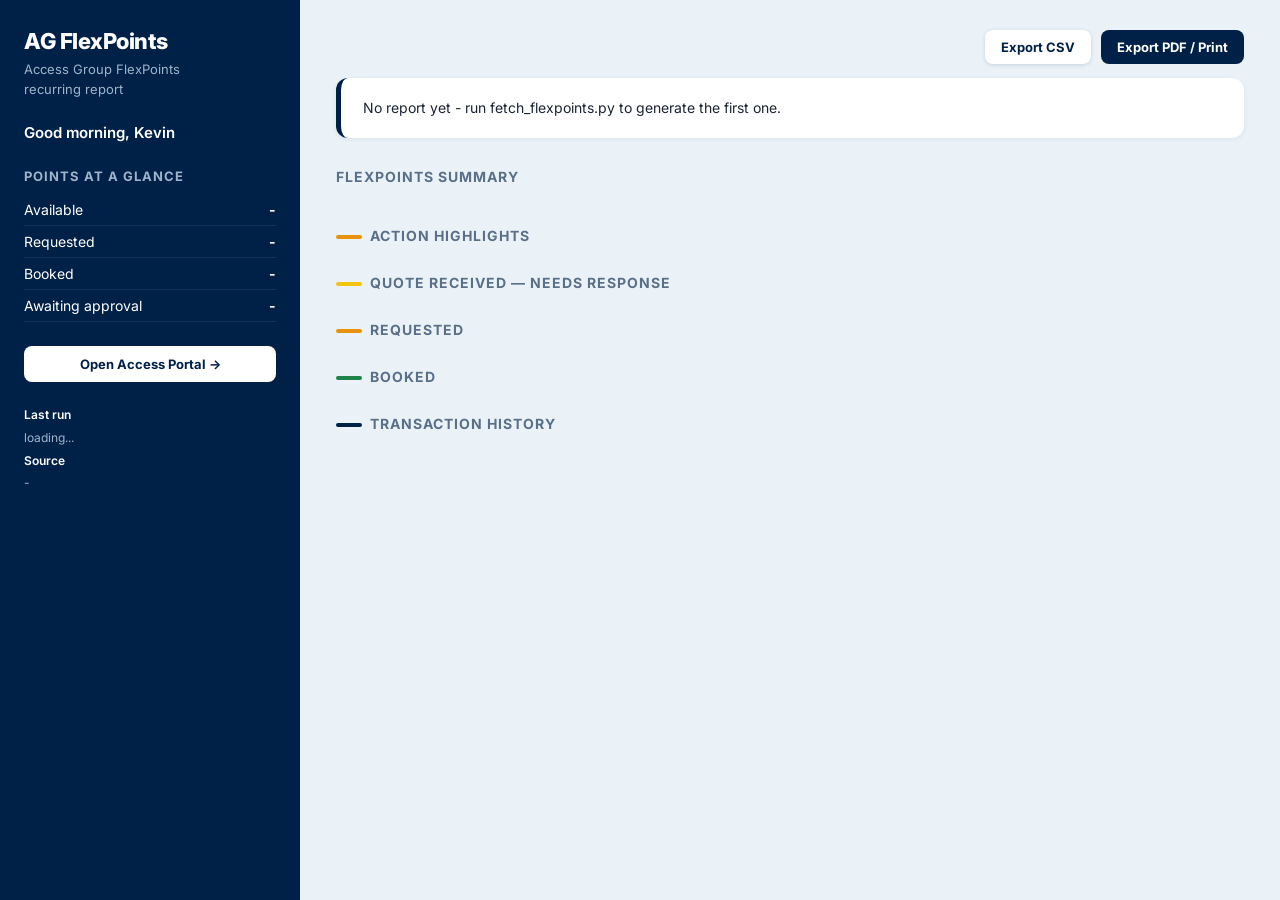
==== ag-flexpoints/index.html @ deb51def "feat: scaffold AG FlexPoints recurring report (script + hybrid dashboard with export) New ag-flexpoi" ====
<!DOCTYPE html>
<html lang="en">
<head>
<meta charset="UTF-8">
<meta name="viewport" content="width=device-width, initial-scale=1.0">
<title>AG FlexPoints</title>
<link rel="preconnect" href="https://fonts.googleapis.com">
<link href="https://fonts.googleapis.com/css2?family=Inter:wght@400;500;600;700;800&display=swap" rel="stylesheet">
<style>
  * { margin:0; padding:0; box-sizing:border-box; }
  body { font-family:'Inter',sans-serif; background:#eaf2f8; color:#1a2433; display:flex; min-height:100vh; }

  /* -- Oxford navy sidebar (work-inbox) -- */
  .sidebar { width:300px; background:#002147; color:#fff; padding:28px 24px; position:fixed; top:0; bottom:0; overflow-y:auto; }
  .sidebar h1 { font-size:22px; font-weight:800; letter-spacing:-0.5px; }
  .sidebar .sub { font-size:13px; color:#9db4cc; margin-top:6px; line-height:1.5; }
  .greeting { font-size:15px; font-weight:600; margin-top:24px; }
  .side-label { font-size:13px; font-weight:700; text-transform:uppercase; letter-spacing:1px; color:#9db4cc; margin:26px 0 10px; }
  .side-stat { display:flex; justify-content:space-between; font-size:14px; padding:7px 0; border-bottom:1px solid rgba(255,255,255,0.08); }
  .side-stat b { font-weight:700; }
  .expiry-alert { background:#c0392b; border-radius:10px; padding:14px 16px; margin-top:14px; font-size:13px; line-height:1.6; }
  .expiry-alert b { font-size:20px; display:block; }
  .portal-btn { display:block; text-align:center; background:#fff; color:#002147; font-weight:700; font-size:13px; border-radius:8px; padding:10px; margin-top:24px; text-decoration:none; }
  .side-meta { margin-top:22px; font-size:12px; color:#9db4cc; line-height:1.9; }
  .side-meta b { color:#fff; font-weight:600; }

  /* -- main -- */
  .main { margin-left:300px; flex:1; padding:30px 36px; max-width:1150px; }
  .context { background:#fff; border-radius:12px; padding:18px 22px; box-shadow:0 1px 4px rgba(0,33,71,0.08); font-size:14px; line-height:1.7; border-left:5px solid #002147; }
  h2 { font-size:14px; font-weight:700; text-transform:uppercase; letter-spacing:1px; color:#5a6f88; margin:30px 0 12px; }
  h2 .accent { display:inline-block; width:26px; height:4px; border-radius:2px; vertical-align:middle; margin-right:8px; }

  /* portal-style summary tiles */
  .tiles { display:grid; grid-template-columns:repeat(auto-fit,minmax(125px,1fr)); gap:12px; }
  .tile { background:#fff; border-radius:12px; padding:16px 12px; text-align:center; box-shadow:0 1px 4px rgba(0,33,71,0.08); border-top:4px solid #002147; }
  .tile .num { font-size:26px; font-weight:800; color:#002147; }
  .tile .lbl { font-size:11px; color:#5a6f88; font-weight:600; text-transform:uppercase; letter-spacing:0.4px; margin-top:4px; line-height:1.4; }
  .tile.req  { border-top-color:#e8920a; } .tile.req .num  { color:#b36b00; }
  .tile.bkd  { border-top-color:#1d8348; } .tile.bkd .num  { color:#1d8348; }
  .tile.exp  { background:#c0392b; border-top-color:#8e2418; }
  .tile.exp .num { color:#fff; } .tile.exp .lbl { color:#f5c7c0; }
  .tile.wait { border-top-color:#7d3c98; } .tile.wait .num { color:#7d3c98; }

  ul.highlights { list-style:none; }
  ul.highlights li { background:#fff; border-radius:10px; padding:12px 16px; margin-bottom:8px; font-size:14px; line-height:1.6; box-shadow:0 1px 4px rgba(0,33,71,0.08); border-left:4px solid #e8920a; }

  /* work-inbox style card rows for transactions */
  .row { background:#fff; border-radius:12px; padding:14px 18px; margin-bottom:8px; box-shadow:0 1px 4px rgba(0,33,71,0.08); display:flex; align-items:center; gap:16px; transition:box-shadow .15s; cursor:pointer; }
  .row:hover { box-shadow:0 3px 10px rgba(0,33,71,0.18); }
  .row .ref { font-size:12px; font-weight:600; color:#4a90d9; width:90px; flex-shrink:0; }
  .row .name { flex:1; font-size:15px; font-weight:600; color:#1a2433; }
  .row .who { font-size:13px; color:#5a6f88; width:130px; flex-shrink:0; }
  .row .date { font-size:13px; color:#5a6f88; width:90px; text-align:right; flex-shrink:0; }
  .row .pts { font-size:15px; font-weight:800; color:#002147; width:70px; text-align:right; flex-shrink:0; }
  .row .pts.credit { color:#1d8348; }
  .badge { font-size:11px; font-weight:700; padding:4px 10px; border-radius:20px; width:130px; text-align:center; flex-shrink:0; }
  .b-requested { background:#fff4e5; color:#b36b00; }
  .b-booked    { background:#e8f6ee; color:#1d8348; }
  .b-delivered { background:#e9f0f8; color:#2e6da4; }
  .b-awaiting  { background:#f3e9f8; color:#7d3c98; }
  .b-premier   { background:#f3e9f8; color:#7d3c98; }
  .b-other     { background:#eef3f8; color:#5a6f88; }
  .section-quote .row { border-left:5px solid #f1c40f; }   /* yellow accent = needs response */
  .empty { color:#8295ab; font-size:13px; font-style:italic; padding:10px 0; }
  .toolbar { display:flex; gap:10px; justify-content:flex-end; margin-bottom:14px; }
  .toolbar button { font-family:'Inter',sans-serif; font-size:13px; font-weight:700; border:none; border-radius:8px; padding:9px 16px; cursor:pointer; background:#002147; color:#fff; }
  .toolbar button.alt { background:#fff; color:#002147; box-shadow:0 1px 4px rgba(0,33,71,0.15); }
  @media print {
    .sidebar, .toolbar { display:none; }
    .main { margin-left:0; max-width:none; padding:0; }
    body { background:#fff; }
    .row, .tile, .context, ul.highlights li { box-shadow:none; border:1px solid #d7e1ec; cursor:default; }
    .row { break-inside:avoid; }
  }
  @media (max-width:900px) {
    .sidebar { display:none; } .main { margin-left:0; }
    .row { flex-wrap:wrap; } .row .who,.row .date { width:auto; }
  }
</style>
</head>
<body>
<div class="sidebar">
  <h1>AG FlexPoints</h1>
  <div class="sub">Access Group FlexPoints<br>recurring report</div>
  <div class="greeting" id="greeting">Hello, Kevin</div>

  <div class="side-label">Points at a glance</div>
  <div class="side-stat"><span>Available</span><b id="s-available">-</b></div>
  <div class="side-stat"><span>Requested</span><b id="s-requested">-</b></div>
  <div class="side-stat"><span>Booked</span><b id="s-booked">-</b></div>
  <div class="side-stat"><span>Awaiting approval</span><b id="s-approval">-</b></div>
  <div class="expiry-alert" id="expiry-alert" style="display:none">
    <b id="s-expiring">-</b> points expiring within 30 days
  </div>

  <a class="portal-btn" href="https://accessgroup.my.site.com/Support/s/flexpoints" target="_blank">Open Access Portal &rarr;</a>
  <div class="side-meta">
    <b>Last run</b><br><span id="generated">loading...</span><br>
    <b>Source</b><br><span id="source">-</span>
  </div>
</div>

<div class="main">
  <div class="toolbar">
    <button class="alt" onclick="exportCSV()">Export CSV</button>
    <button onclick="window.print()">Export PDF / Print</button>
  </div>
  <div class="context" id="context">Loading report...</div>

  <h2>FlexPoints Summary</h2>
  <div class="tiles" id="tiles"></div>

  <h2><span class="accent" style="background:#e8920a"></span>Action Highlights</h2>
  <ul class="highlights" id="highlights"></ul>

  <div class="section-quote">
    <h2><span class="accent" style="background:#f1c40f"></span>Quote Received — Needs Response</h2>
    <div id="quotes"></div>
  </div>

  <h2><span class="accent" style="background:#e8920a"></span>Requested</h2>
  <div id="requested"></div>

  <h2><span class="accent" style="background:#1d8348"></span>Booked</h2>
  <div id="booked"></div>

  <h2><span class="accent" style="background:#002147"></span>Transaction History</h2>
  <div id="history"></div>
</div>

<script>
const REPO = "begb0037admin/AG-FlexPoints";
const PORTAL = "https://accessgroup.my.site.com/Support/s/flexpoints";
const t = Date.now(); // cache-buster - mandatory on every raw fetch
const esc = s => String(s ?? "").replace(/[&<>"]/g, c => ({"&":"&amp;","<":"&lt;",">":"&gt;",'"':"&quot;"}[c]));

const h = new Date().getHours();
document.getElementById("greeting").textContent =
  (h < 12 ? "Good morning" : h < 17 ? "Good afternoon" : "Good evening") + ", Kevin";

async function getJson(path) {
  try {
    return await (await fetch(`https://raw.githubusercontent.com/${REPO}/main/${path}?t=${t}`)).json();
  } catch (e) {
    // repo not live yet - fall back to the copy served alongside this page
    return await (await fetch(`${path}?t=${t}`)).json();
  }
}

function badge(status) {
  const s = String(status || "").toLowerCase();
  const cls = s.includes("request") ? "b-requested" : s.includes("book") ? "b-booked"
    : s.includes("deliver") ? "b-delivered" : s.includes("await") ? "b-awaiting"
    : s.includes("premier") ? "b-premier" : "b-other";
  return `<span class="badge ${cls}">${esc(status || "-")}</span>`;
}
function rows(list, emptyMsg) {
  if (!list || !list.length) return `<div class="empty">${emptyMsg}</div>`;
  return list.map(r => {
    const pts = r.points ?? "";
    const credit = typeof pts === "number" && pts > 0;
    return `<div class="row" onclick="window.open('${PORTAL}','_blank')">
      <span class="ref">${esc(r.ref)}</span>
      <span class="name">${esc(r.name)}</span>
      <span class="who">${esc(r.owner || "-")}</span>
      <span class="date">${esc(r.expiry_date ? r.date + " &rarr; " + r.expiry_date : r.date)}</span>
      <span class="pts${credit ? " credit" : ""}">${credit ? "+" : ""}${esc(pts)}</span>
      ${badge(r.status)}
    </div>`;
  }).join("");
}
function tile(v, lbl, cls) {
  return `<div class="tile ${cls || ""}"><div class="num">${v ?? "-"}</div><div class="lbl">${lbl}</div></div>`;
}

async function load() {
  let r;
  try { r = await getJson("data/flexpoints.json"); }
  catch (e) {
    document.getElementById("context").textContent =
      "No report yet - run fetch_flexpoints.py to generate the first one.";
    return;
  }
  document.getElementById("generated").textContent = r.generated || "-";
  document.getElementById("source").textContent = r.source || "-";
  document.getElementById("context").textContent = r.context || r.summary || "No summary in this run.";

  const s = r.summary_tiles || {};
  document.getElementById("tiles").innerHTML =
    tile(s.available, "Available") +
    tile(s.requested, "Requested", "req") +
    tile(s.booked, "Booked", "bkd") +
    tile(s.expiring_30, "Expiring within 30 days", "exp") +
    tile(s.expiring_60, "Expiring within 60 days", "exp") +
    tile(s.expiring_90, "Expiring within 90 days", "exp") +
    tile(s.awaiting_estimate, "Awaiting estimate", "wait") +
    tile(s.awaiting_approval, "Awaiting approval", "wait");

  for (const [id, val] of [["s-available", s.available], ["s-requested", s.requested],
                           ["s-booked", s.booked], ["s-approval", s.awaiting_approval]])
    document.getElementById(id).textContent = val ?? "-";
  if (s.expiring_30) {
    document.getElementById("s-expiring").textContent = s.expiring_30.toLocaleString("en-GB");
    document.getElementById("expiry-alert").style.display = "block";
  }

  document.getElementById("highlights").innerHTML =
    (r.highlights || []).map(x => `<li>${esc(x)}</li>`).join("") || '<div class="empty">Nothing flagged.</div>';
  document.getElementById("quotes").innerHTML = rows(r.quotes_received, "No quotes awaiting response.");
  document.getElementById("requested").innerHTML = rows(r.requested, "No open requests.");
  document.getElementById("booked").innerHTML = rows(r.booked, "No services booked.");
  document.getElementById("history").innerHTML = rows(r.transaction_history, "No transactions captured.");
  window.__report = r;
}
load();

function exportCSV() {
  const r = window.__report;
  if (!r) return;
  const q = v => `"${String(v ?? "").replace(/"/g, '""')}"`;
  const lines = [
    `AG FlexPoints report,${q(r.generated)}`,
    "",
    "SUMMARY,Points",
    ...Object.entries(r.summary_tiles || {}).map(([k, v]) => `${q(k)},${q(v)}`),
    ""
  ];
  const sections = [["QUOTE RECEIVED", r.quotes_received], ["REQUESTED", r.requested],
                    ["BOOKED", r.booked], ["TRANSACTION HISTORY", r.transaction_history]];
  for (const [title, list] of sections) {
    lines.push(title, "Ref,Name,Owner,Date,Expiry date,Points,Status");
    for (const x of list || [])
      lines.push([x.ref, x.name, x.owner, x.date, x.expiry_date, x.points, x.status].map(q).join(","));
    lines.push("");
  }
  lines.push("HIGHLIGHTS");
  for (const x of r.highlights || []) lines.push(q(x));
  const blob = new Blob(["﻿" + lines.join("\r\n")], { type: "text/csv;charset=utf-8" });
  const a = document.createElement("a");
  a.href = URL.createObjectURL(blob);
  a.download = `flexpoints-report-${(r.generated || "").slice(0, 10) || "latest"}.csv`;
  a.click();
  URL.revokeObjectURL(a.href);
}
</script>
</body>
</html>
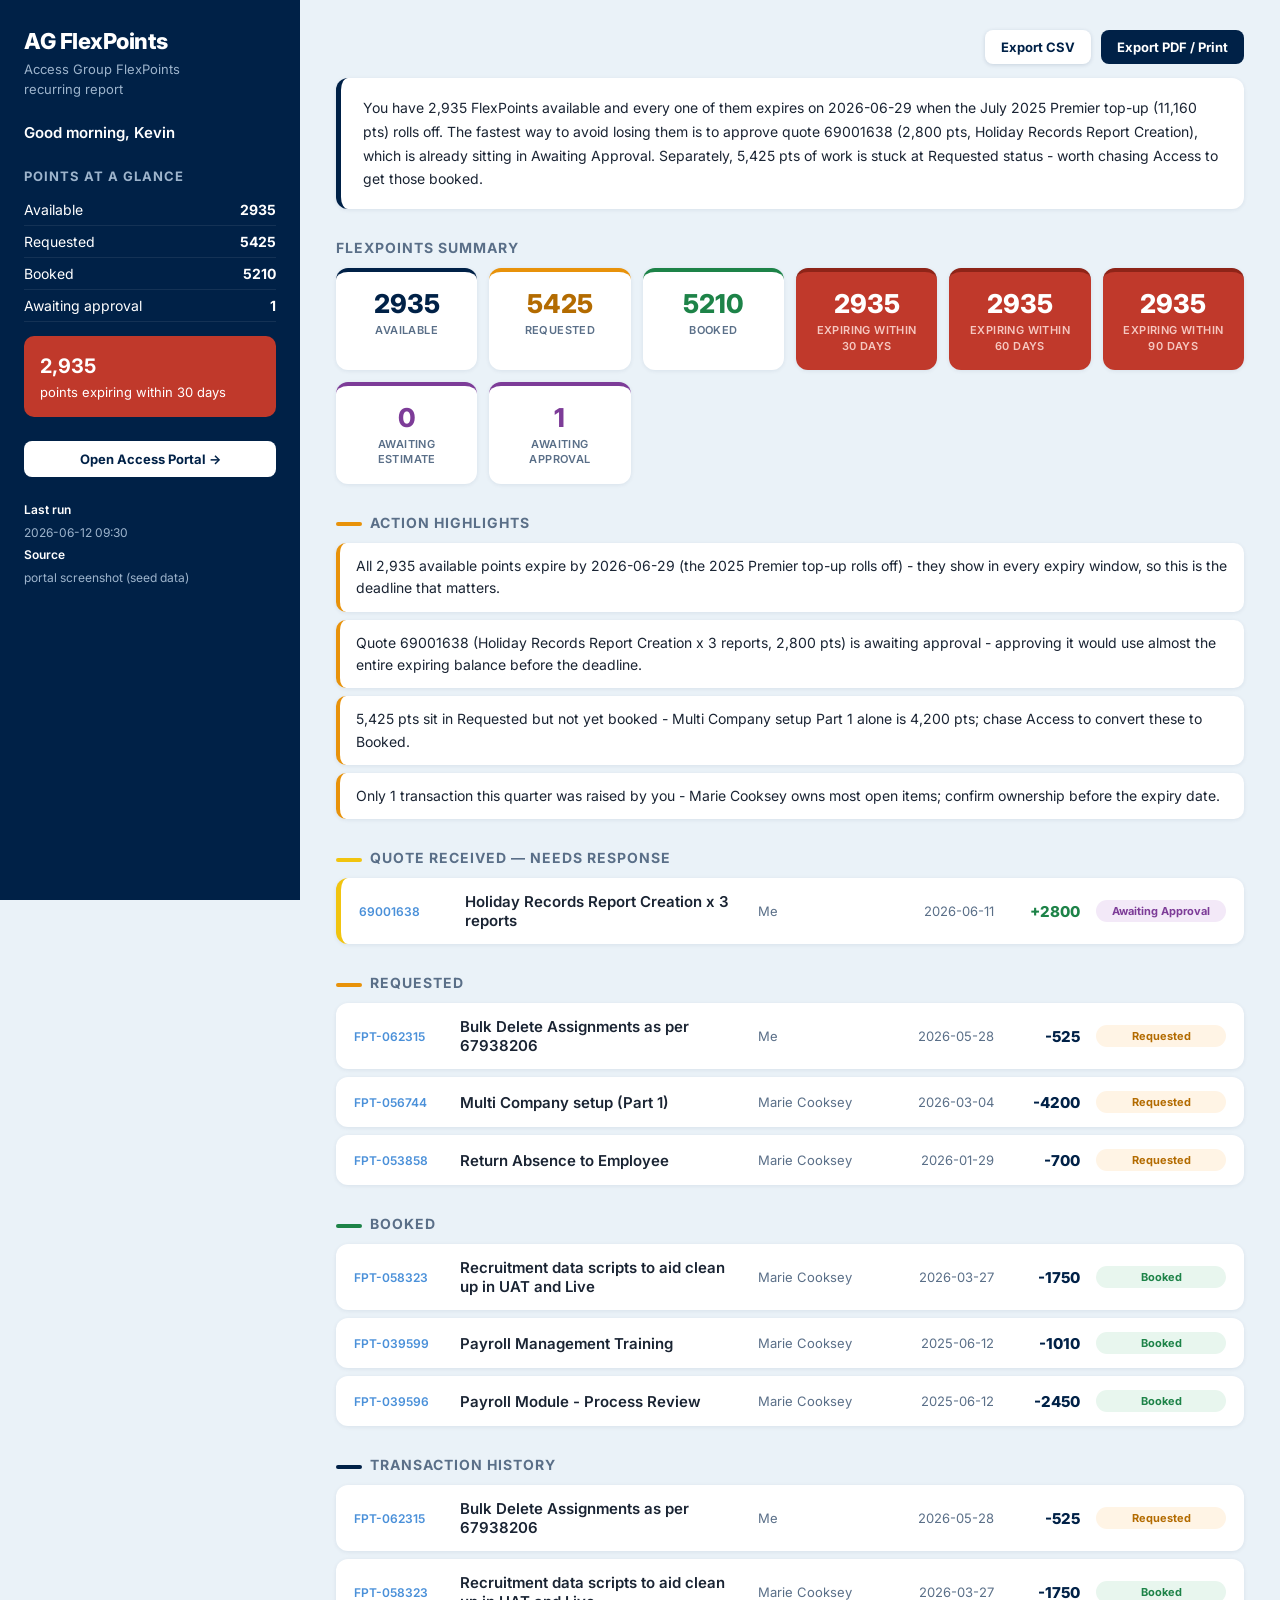
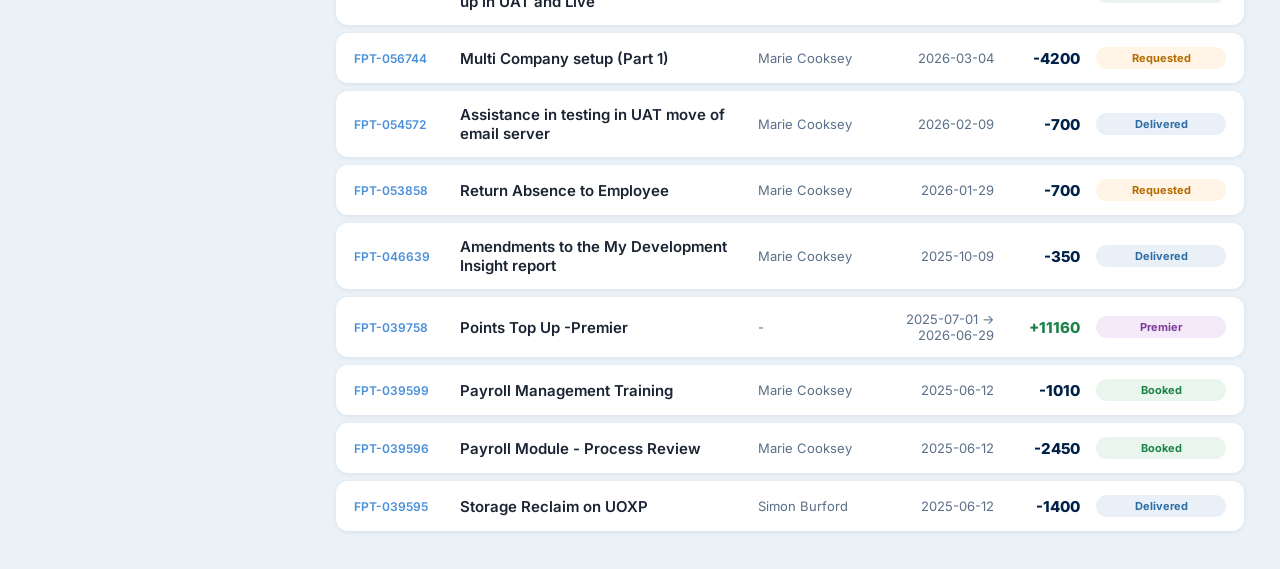
==== commit de5ef058: "feat: professional paginated PDF export (cover summary page, sectioned detail pages), fix expiry-dat" ====
--- a/ag-flexpoints/index.html
+++ b/ag-flexpoints/index.html
@@ -65,12 +65,23 @@
   .toolbar { display:flex; gap:10px; justify-content:flex-end; margin-bottom:14px; }
   .toolbar button { font-family:'Inter',sans-serif; font-size:13px; font-weight:700; border:none; border-radius:8px; padding:9px 16px; cursor:pointer; background:#002147; color:#fff; }
   .toolbar button.alt { background:#fff; color:#002147; box-shadow:0 1px 4px rgba(0,33,71,0.15); }
+  .print-only { display:none; }
+  @page { margin: 16mm 14mm; }
   @media print {
     .sidebar, .toolbar { display:none; }
+    .print-only { display:block; }
     .main { margin-left:0; max-width:none; padding:0; }
-    body { background:#fff; }
+    body { background:#fff; display:block; }
     .row, .tile, .context, ul.highlights li { box-shadow:none; border:1px solid #d7e1ec; cursor:default; }
-    .row { break-inside:avoid; }
+    .row, .tile, ul.highlights li { page-break-inside:avoid; }
+    h2 { page-break-after:avoid; }
+    /* report pagination: page 1 = overview, then each section starts clean */
+    #sec-open, #sec-history { page-break-before:always; }
+    .print-header { border-bottom:4px solid #002147; padding-bottom:12px; margin-bottom:18px; }
+    .print-header .ph-title { font-size:24px; font-weight:800; color:#002147; letter-spacing:-0.5px; }
+    .print-header .ph-meta { font-size:12px; color:#5a6f88; margin-top:6px; }
+    .print-intro { font-size:13px; color:#3a4a5e; line-height:1.7; margin:0 0 14px; }
+    .section-banner { background:#002147; color:#fff; font-size:15px; font-weight:700; letter-spacing:0.5px; text-transform:uppercase; padding:10px 14px; border-radius:6px; margin-bottom:4px; }
   }
   @media (max-width:900px) {
     .sidebar { display:none; } .main { margin-left:0; }
@@ -105,27 +116,58 @@
     <button class="alt" onclick="exportCSV()">Export CSV</button>
     <button onclick="window.print()">Export PDF / Print</button>
   </div>
-  <div class="context" id="context">Loading report...</div>
-
-  <h2>FlexPoints Summary</h2>
-  <div class="tiles" id="tiles"></div>
-
-  <h2><span class="accent" style="background:#e8920a"></span>Action Highlights</h2>
-  <ul class="highlights" id="highlights"></ul>
-
-  <div class="section-quote">
-    <h2><span class="accent" style="background:#f1c40f"></span>Quote Received — Needs Response</h2>
-    <div id="quotes"></div>
-  </div>
-
-  <h2><span class="accent" style="background:#e8920a"></span>Requested</h2>
-  <div id="requested"></div>
-
-  <h2><span class="accent" style="background:#1d8348"></span>Booked</h2>
-  <div id="booked"></div>
-
-  <h2><span class="accent" style="background:#002147"></span>Transaction History</h2>
-  <div id="history"></div>
+
+  <section id="sec-summary">
+    <div class="print-header print-only">
+      <div class="ph-title">AG FlexPoints &mdash; Service Credits Report</div>
+      <div class="ph-meta">University of Oxford &middot; HR Systems &middot; Generated <span id="p-generated">-</span> &middot; Source: Access Customer Success Portal</div>
+    </div>
+    <div class="print-intro print-only">
+      FlexPoints are pre-paid service credits from The Access Group, spent on
+      training, configuration and consultancy for our Access systems. Points
+      roll over for 12 months and expire if unused. This report shows the
+      current balance, everything awaiting a decision, work already booked,
+      and the full transaction record. Page 1 summarises the position and the
+      actions needed; the following pages give the detail behind it.
+    </div>
+    <div class="context" id="context">Loading report...</div>
+
+    <h2>FlexPoints Summary</h2>
+    <div class="tiles" id="tiles"></div>
+
+    <h2><span class="accent" style="background:#e8920a"></span>Action Highlights</h2>
+    <ul class="highlights" id="highlights"></ul>
+  </section>
+
+  <section id="sec-open">
+    <div class="section-banner print-only">Open Items &mdash; Awaiting a Decision or Access Action</div>
+    <div class="print-intro print-only">
+      Quotes need approval from our side before work can be scheduled;
+      requested items are with Access waiting to be converted into bookings.
+      Points shown negative are spends against the balance.
+    </div>
+    <div class="section-quote">
+      <h2><span class="accent" style="background:#f1c40f"></span>Quote Received — Needs Response</h2>
+      <div id="quotes"></div>
+    </div>
+
+    <h2><span class="accent" style="background:#e8920a"></span>Requested</h2>
+    <div id="requested"></div>
+
+    <h2><span class="accent" style="background:#1d8348"></span>Booked</h2>
+    <div id="booked"></div>
+  </section>
+
+  <section id="sec-history">
+    <div class="section-banner print-only">Transaction History &mdash; Complete Record</div>
+    <div class="print-intro print-only">
+      Every FlexPoints movement on the account, newest first. Positive entries
+      are point top-ups (with their 12-month expiry date); negative entries
+      are services requested, booked or delivered against the balance.
+    </div>
+    <h2><span class="accent" style="background:#002147"></span>Transaction History</h2>
+    <div id="history"></div>
+  </section>
 </div>
 
 <script>
@@ -163,7 +205,7 @@
       <span class="ref">${esc(r.ref)}</span>
       <span class="name">${esc(r.name)}</span>
       <span class="who">${esc(r.owner || "-")}</span>
-      <span class="date">${esc(r.expiry_date ? r.date + " &rarr; " + r.expiry_date : r.date)}</span>
+      <span class="date">${esc(r.date)}${r.expiry_date ? " &rarr; " + esc(r.expiry_date) : ""}</span>
       <span class="pts${credit ? " credit" : ""}">${credit ? "+" : ""}${esc(pts)}</span>
       ${badge(r.status)}
     </div>`;
@@ -182,6 +224,7 @@
     return;
   }
   document.getElementById("generated").textContent = r.generated || "-";
+  document.getElementById("p-generated").textContent = r.generated || "-";
   document.getElementById("source").textContent = r.source || "-";
   document.getElementById("context").textContent = r.context || r.summary || "No summary in this run.";
 
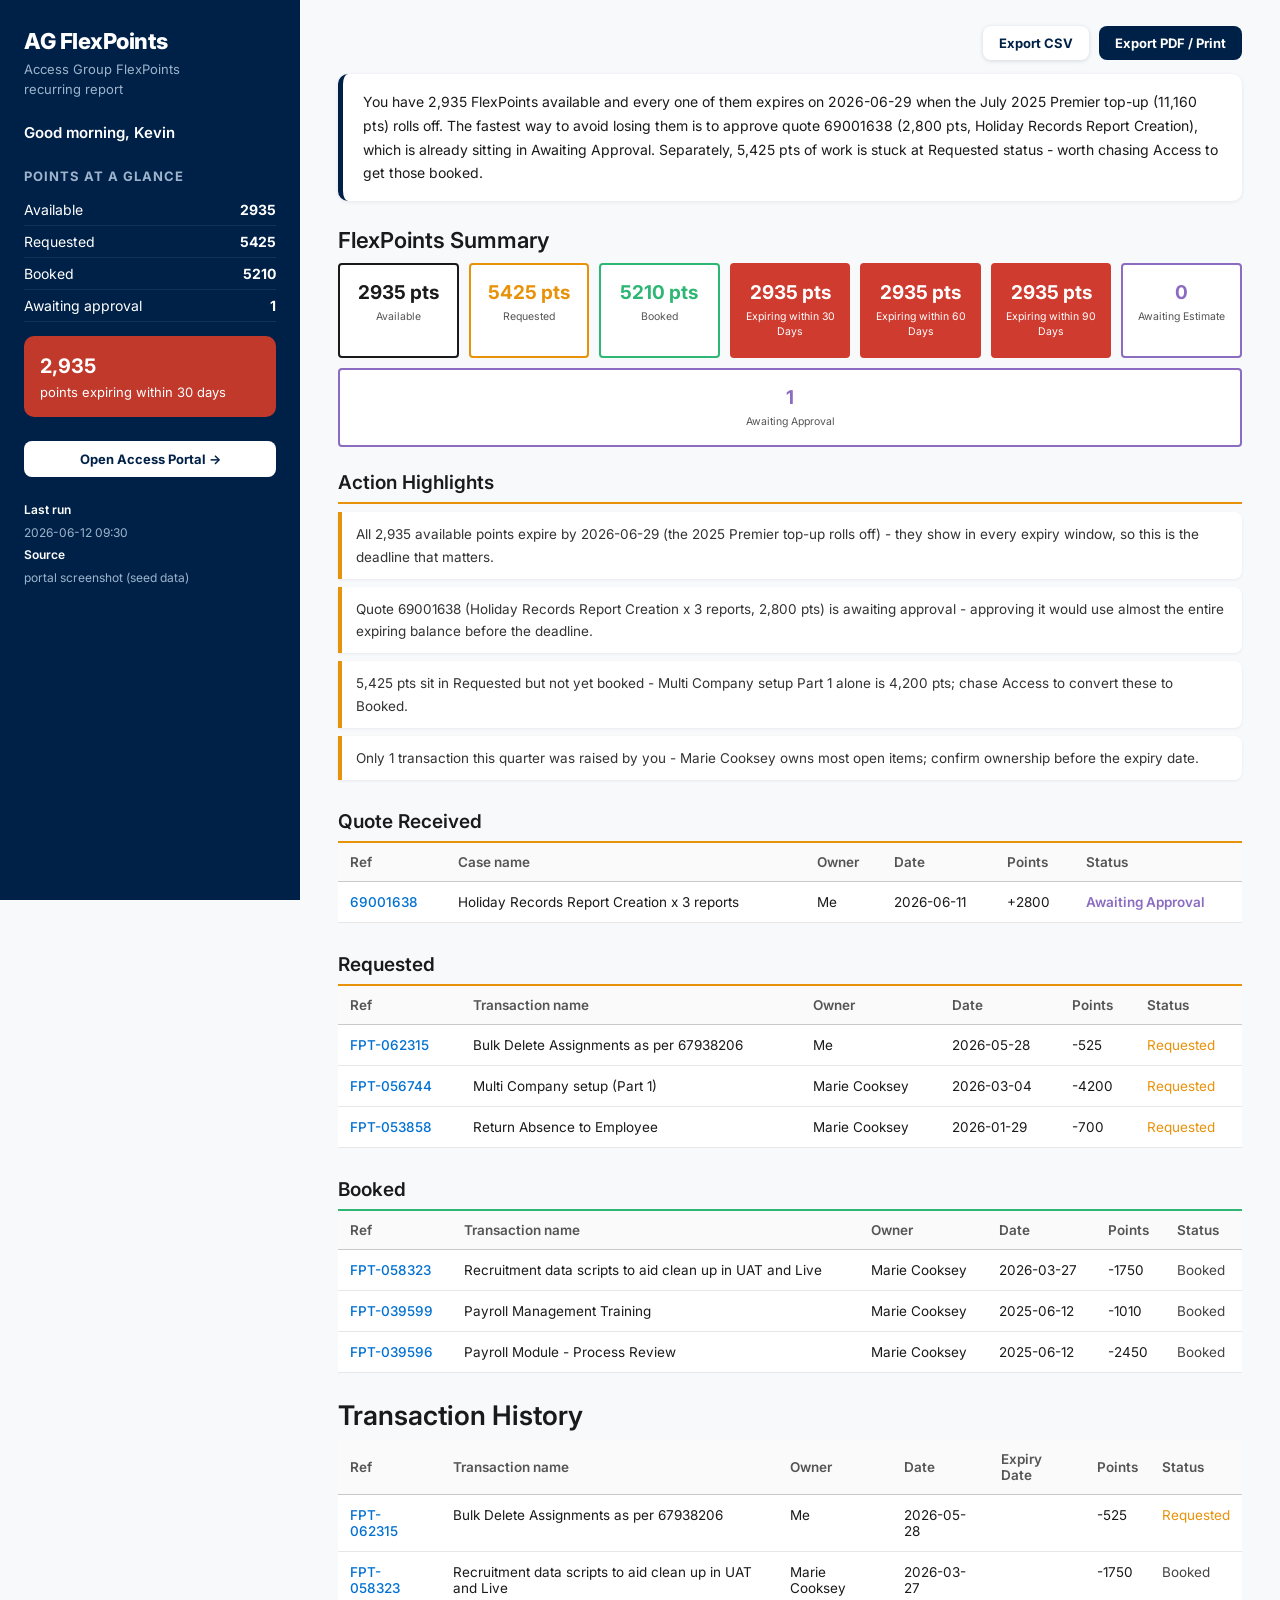
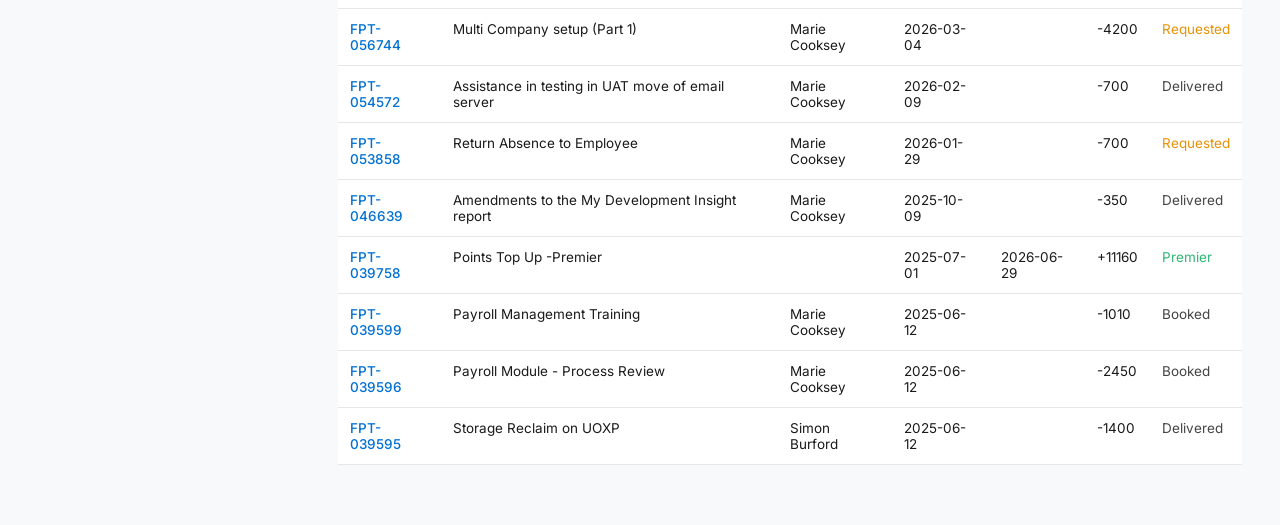
==== commit b2614320: "feat: dashboard adopts Access portal format (clickable tiles + portal tables), navy sidebar kept htt" ====
--- a/ag-flexpoints/index.html
+++ b/ag-flexpoints/index.html
@@ -8,7 +8,7 @@
 <link href="https://fonts.googleapis.com/css2?family=Inter:wght@400;500;600;700;800&display=swap" rel="stylesheet">
 <style>
   * { margin:0; padding:0; box-sizing:border-box; }
-  body { font-family:'Inter',sans-serif; background:#eaf2f8; color:#1a2433; display:flex; min-height:100vh; }
+  body { font-family:'Inter',sans-serif; background:#f7f9fb; color:#1a1a1a; display:flex; min-height:100vh; }
 
   /* -- Oxford navy sidebar (work-inbox) -- */
   .sidebar { width:300px; background:#002147; color:#fff; padding:28px 24px; position:fixed; top:0; bottom:0; overflow-y:auto; }
@@ -16,77 +16,80 @@
   .sidebar .sub { font-size:13px; color:#9db4cc; margin-top:6px; line-height:1.5; }
   .greeting { font-size:15px; font-weight:600; margin-top:24px; }
   .side-label { font-size:13px; font-weight:700; text-transform:uppercase; letter-spacing:1px; color:#9db4cc; margin:26px 0 10px; }
-  .side-stat { display:flex; justify-content:space-between; font-size:14px; padding:7px 0; border-bottom:1px solid rgba(255,255,255,0.08); }
+  .side-stat { display:flex; justify-content:space-between; font-size:14px; padding:7px 0; border-bottom:1px solid rgba(255,255,255,0.08); cursor:pointer; }
+  .side-stat:hover { color:#cfe0f0; }
   .side-stat b { font-weight:700; }
-  .expiry-alert { background:#c0392b; border-radius:10px; padding:14px 16px; margin-top:14px; font-size:13px; line-height:1.6; }
+  .expiry-alert { background:#c0392b; border-radius:10px; padding:14px 16px; margin-top:14px; font-size:13px; line-height:1.6; cursor:pointer; }
   .expiry-alert b { font-size:20px; display:block; }
   .portal-btn { display:block; text-align:center; background:#fff; color:#002147; font-weight:700; font-size:13px; border-radius:8px; padding:10px; margin-top:24px; text-decoration:none; }
   .side-meta { margin-top:22px; font-size:12px; color:#9db4cc; line-height:1.9; }
   .side-meta b { color:#fff; font-weight:600; }
 
-  /* -- main -- */
-  .main { margin-left:300px; flex:1; padding:30px 36px; max-width:1150px; }
-  .context { background:#fff; border-radius:12px; padding:18px 22px; box-shadow:0 1px 4px rgba(0,33,71,0.08); font-size:14px; line-height:1.7; border-left:5px solid #002147; }
-  h2 { font-size:14px; font-weight:700; text-transform:uppercase; letter-spacing:1px; color:#5a6f88; margin:30px 0 12px; }
-  h2 .accent { display:inline-block; width:26px; height:4px; border-radius:2px; vertical-align:middle; margin-right:8px; }
-
-  /* portal-style summary tiles */
-  .tiles { display:grid; grid-template-columns:repeat(auto-fit,minmax(125px,1fr)); gap:12px; }
-  .tile { background:#fff; border-radius:12px; padding:16px 12px; text-align:center; box-shadow:0 1px 4px rgba(0,33,71,0.08); border-top:4px solid #002147; }
-  .tile .num { font-size:26px; font-weight:800; color:#002147; }
-  .tile .lbl { font-size:11px; color:#5a6f88; font-weight:600; text-transform:uppercase; letter-spacing:0.4px; margin-top:4px; line-height:1.4; }
-  .tile.req  { border-top-color:#e8920a; } .tile.req .num  { color:#b36b00; }
-  .tile.bkd  { border-top-color:#1d8348; } .tile.bkd .num  { color:#1d8348; }
-  .tile.exp  { background:#c0392b; border-top-color:#8e2418; }
-  .tile.exp .num { color:#fff; } .tile.exp .lbl { color:#f5c7c0; }
-  .tile.wait { border-top-color:#7d3c98; } .tile.wait .num { color:#7d3c98; }
-
-  ul.highlights { list-style:none; }
-  ul.highlights li { background:#fff; border-radius:10px; padding:12px 16px; margin-bottom:8px; font-size:14px; line-height:1.6; box-shadow:0 1px 4px rgba(0,33,71,0.08); border-left:4px solid #e8920a; }
-
-  /* work-inbox style card rows for transactions */
-  .row { background:#fff; border-radius:12px; padding:14px 18px; margin-bottom:8px; box-shadow:0 1px 4px rgba(0,33,71,0.08); display:flex; align-items:center; gap:16px; transition:box-shadow .15s; cursor:pointer; }
-  .row:hover { box-shadow:0 3px 10px rgba(0,33,71,0.18); }
-  .row .ref { font-size:12px; font-weight:600; color:#4a90d9; width:90px; flex-shrink:0; }
-  .row .name { flex:1; font-size:15px; font-weight:600; color:#1a2433; }
-  .row .who { font-size:13px; color:#5a6f88; width:130px; flex-shrink:0; }
-  .row .date { font-size:13px; color:#5a6f88; width:90px; text-align:right; flex-shrink:0; }
-  .row .pts { font-size:15px; font-weight:800; color:#002147; width:70px; text-align:right; flex-shrink:0; }
-  .row .pts.credit { color:#1d8348; }
-  .badge { font-size:11px; font-weight:700; padding:4px 10px; border-radius:20px; width:130px; text-align:center; flex-shrink:0; }
-  .b-requested { background:#fff4e5; color:#b36b00; }
-  .b-booked    { background:#e8f6ee; color:#1d8348; }
-  .b-delivered { background:#e9f0f8; color:#2e6da4; }
-  .b-awaiting  { background:#f3e9f8; color:#7d3c98; }
-  .b-premier   { background:#f3e9f8; color:#7d3c98; }
-  .b-other     { background:#eef3f8; color:#5a6f88; }
-  .section-quote .row { border-left:5px solid #f1c40f; }   /* yellow accent = needs response */
-  .empty { color:#8295ab; font-size:13px; font-style:italic; padding:10px 0; }
+  /* -- main: Access portal format -- */
+  .main { margin-left:300px; flex:1; padding:26px 38px 60px; max-width:1200px; }
   .toolbar { display:flex; gap:10px; justify-content:flex-end; margin-bottom:14px; }
   .toolbar button { font-family:'Inter',sans-serif; font-size:13px; font-weight:700; border:none; border-radius:8px; padding:9px 16px; cursor:pointer; background:#002147; color:#fff; }
   .toolbar button.alt { background:#fff; color:#002147; box-shadow:0 1px 4px rgba(0,33,71,0.15); }
+
+  .context { background:#fff; border-radius:10px; padding:16px 20px; box-shadow:0 1px 4px rgba(0,33,71,0.08); font-size:14px; line-height:1.7; border-left:5px solid #002147; margin-bottom:8px; }
+
+  .ag-top { display:flex; align-items:center; justify-content:space-between; padding:2px 0 10px; }
+  .ag-brand { font-size:26px; font-weight:700; color:#3a3a3a; letter-spacing:-1px; display:flex; align-items:center; gap:9px; }
+  .ag-dot { width:18px; height:18px; border:5px solid #e01e26; border-radius:50%; display:inline-block; }
+  .ag-gen { font-size:11px; color:#777; text-align:right; line-height:1.6; }
+  .ag-banner { background:#3d3d3d; color:#fff; padding:16px 18px; font-size:25px; font-weight:600; margin-bottom:16px; }
+
+  .ag-h1 { font-size:22px; font-weight:600; margin:26px 0 8px; }
+  .ag-h1.big { font-size:27px; }
+  .ag-h2 { font-size:19px; font-weight:600; margin:30px 0 0; padding-bottom:8px; border-bottom:2px solid #e8920a; }
+  .ag-h2.blue { border-bottom-color:#4a90d9; }
+  .ag-h2.green { border-bottom-color:#2eb774; }
+
+  .ag-tiles { display:flex; flex-wrap:wrap; gap:10px; margin:10px 0 6px; }
+  .ag-tile { flex:1 1 110px; min-width:104px; border:2px solid #1a1a1a; border-radius:4px; text-align:center; padding:16px 8px; background:#fff; cursor:pointer; transition:transform .1s, box-shadow .1s; }
+  .ag-tile:hover { transform:translateY(-2px); box-shadow:0 3px 10px rgba(0,0,0,0.15); }
+  .ag-tile .v { font-size:19px; font-weight:700; }
+  .ag-tile .l { font-size:10.5px; margin-top:6px; color:#555; line-height:1.4; }
+  .ag-tile.req  { border-color:#e8920a; } .ag-tile.req .v  { color:#e8920a; }
+  .ag-tile.bkd  { border-color:#2eb774; } .ag-tile.bkd .v  { color:#2eb774; }
+  .ag-tile.exp  { border-color:#cf3b2f; background:#cf3b2f; }
+  .ag-tile.exp .v, .ag-tile.exp .l { color:#fff; }
+  .ag-tile.wait { border-color:#8b6cc1; } .ag-tile.wait .v { color:#8b6cc1; }
+
+  table.ag { width:100%; border-collapse:collapse; font-size:13.5px; background:#fff; }
+  table.ag th { text-align:left; color:#555; font-weight:600; padding:11px 12px; border-bottom:1px solid #c9c9c9; background:#fafafa; }
+  table.ag td { padding:12px; border-bottom:1px solid #e7e7e7; vertical-align:top; }
+  table.ag tr:hover td { background:#f5f8fb; }
+  a.ag-ref, span.ag-ref { color:#0070d2; text-decoration:none; font-weight:500; }
+  a.ag-ref:hover { text-decoration:underline; }
+  .ag-st-requested { color:#e8920a; } .ag-st-awaiting { color:#8b6cc1; font-weight:600; }
+  .ag-st-premier { color:#2eb774; } .ag-st-booked, .ag-st-delivered, .ag-st-other { color:#444; }
+
+  ul.ag-hl { list-style:none; margin:8px 0 0; }
+  ul.ag-hl li { font-size:13.5px; line-height:1.65; color:#333; background:#fff; padding:11px 14px; border-left:4px solid #e8920a; border-radius:0 8px 8px 0; margin-bottom:8px; box-shadow:0 1px 3px rgba(0,33,71,0.07); }
+
+  .empty { color:#888; font-size:13px; font-style:italic; padding:12px; background:#fff; }
+  .flash { animation:flash 1.6s ease-out; }
+  @keyframes flash { 0%,40% { background:#fff4d6; } 100% { background:transparent; } }
+
   .print-only { display:none; }
-  @page { margin: 16mm 14mm; }
+  @page { margin: 12mm 11mm; }
   @media print {
+    body { background:#fff; display:block; }
     .sidebar, .toolbar { display:none; }
     .print-only { display:block; }
     .main { margin-left:0; max-width:none; padding:0; }
-    body { background:#fff; display:block; }
-    .row, .tile, .context, ul.highlights li { box-shadow:none; border:1px solid #d7e1ec; cursor:default; }
-    .row, .tile, ul.highlights li { page-break-inside:avoid; }
-    h2 { page-break-after:avoid; }
-    /* report pagination: page 1 = overview, then each section starts clean */
-    #sec-open, #sec-history { page-break-before:always; }
-    .print-header { border-bottom:4px solid #002147; padding-bottom:12px; margin-bottom:18px; }
-    .print-header .ph-title { font-size:24px; font-weight:800; color:#002147; letter-spacing:-0.5px; }
-    .print-header .ph-meta { font-size:12px; color:#5a6f88; margin-top:6px; }
-    .print-intro { font-size:13px; color:#3a4a5e; line-height:1.7; margin:0 0 14px; }
-    .section-banner { background:#002147; color:#fff; font-size:15px; font-weight:700; letter-spacing:0.5px; text-transform:uppercase; padding:10px 14px; border-radius:6px; margin-bottom:4px; }
-  }
-  @media (max-width:900px) {
-    .sidebar { display:none; } .main { margin-left:0; }
-    .row { flex-wrap:wrap; } .row .who,.row .date { width:auto; }
-  }
+    .context { box-shadow:none; border:1px solid #ddd; border-left:4px solid #e01e26; }
+    .ag-banner { -webkit-print-color-adjust:exact; print-color-adjust:exact; }
+    .ag-tile { -webkit-print-color-adjust:exact; print-color-adjust:exact; cursor:default; }
+    .ag-tile:hover { transform:none; box-shadow:none; }
+    table.ag tr, .ag-tile, ul.ag-hl li { page-break-inside:avoid; }
+    .ag-h1, .ag-h2 { page-break-after:avoid; }
+    #sec-quote { page-break-before:always; margin-top:0; }
+    #sec-history-h { page-break-before:always; }
+    ul.ag-hl li { box-shadow:none; }
+  }
+  @media (max-width:900px) { .sidebar { display:none; } .main { margin-left:0; padding:18px; } }
 </style>
 </head>
 <body>
@@ -96,11 +99,11 @@
   <div class="greeting" id="greeting">Hello, Kevin</div>
 
   <div class="side-label">Points at a glance</div>
-  <div class="side-stat"><span>Available</span><b id="s-available">-</b></div>
-  <div class="side-stat"><span>Requested</span><b id="s-requested">-</b></div>
-  <div class="side-stat"><span>Booked</span><b id="s-booked">-</b></div>
-  <div class="side-stat"><span>Awaiting approval</span><b id="s-approval">-</b></div>
-  <div class="expiry-alert" id="expiry-alert" style="display:none">
+  <div class="side-stat" onclick="jump('sec-history-h')"><span>Available</span><b id="s-available">-</b></div>
+  <div class="side-stat" onclick="jump('sec-requested')"><span>Requested</span><b id="s-requested">-</b></div>
+  <div class="side-stat" onclick="jump('sec-booked')"><span>Booked</span><b id="s-booked">-</b></div>
+  <div class="side-stat" onclick="jump('sec-quote')"><span>Awaiting approval</span><b id="s-approval">-</b></div>
+  <div class="expiry-alert" id="expiry-alert" style="display:none" onclick="jump('sec-history-h')">
     <b id="s-expiring">-</b> points expiring within 30 days
   </div>
 
@@ -117,57 +120,31 @@
     <button onclick="window.print()">Export PDF / Print</button>
   </div>
 
-  <section id="sec-summary">
-    <div class="print-header print-only">
-      <div class="ph-title">AG FlexPoints &mdash; Service Credits Report</div>
-      <div class="ph-meta">University of Oxford &middot; HR Systems &middot; Generated <span id="p-generated">-</span> &middot; Source: Access Customer Success Portal</div>
-    </div>
-    <div class="print-intro print-only">
-      FlexPoints are pre-paid service credits from The Access Group, spent on
-      training, configuration and consultancy for our Access systems. Points
-      roll over for 12 months and expire if unused. This report shows the
-      current balance, everything awaiting a decision, work already booked,
-      and the full transaction record. Page 1 summarises the position and the
-      actions needed; the following pages give the detail behind it.
-    </div>
-    <div class="context" id="context">Loading report...</div>
-
-    <h2>FlexPoints Summary</h2>
-    <div class="tiles" id="tiles"></div>
-
-    <h2><span class="accent" style="background:#e8920a"></span>Action Highlights</h2>
-    <ul class="highlights" id="highlights"></ul>
-  </section>
-
-  <section id="sec-open">
-    <div class="section-banner print-only">Open Items &mdash; Awaiting a Decision or Access Action</div>
-    <div class="print-intro print-only">
-      Quotes need approval from our side before work can be scheduled;
-      requested items are with Access waiting to be converted into bookings.
-      Points shown negative are spends against the balance.
-    </div>
-    <div class="section-quote">
-      <h2><span class="accent" style="background:#f1c40f"></span>Quote Received — Needs Response</h2>
-      <div id="quotes"></div>
-    </div>
-
-    <h2><span class="accent" style="background:#e8920a"></span>Requested</h2>
-    <div id="requested"></div>
-
-    <h2><span class="accent" style="background:#1d8348"></span>Booked</h2>
-    <div id="booked"></div>
-  </section>
-
-  <section id="sec-history">
-    <div class="section-banner print-only">Transaction History &mdash; Complete Record</div>
-    <div class="print-intro print-only">
-      Every FlexPoints movement on the account, newest first. Positive entries
-      are point top-ups (with their 12-month expiry date); negative entries
-      are services requested, booked or delivered against the balance.
-    </div>
-    <h2><span class="accent" style="background:#002147"></span>Transaction History</h2>
-    <div id="history"></div>
-  </section>
+  <div class="ag-top print-only">
+    <div class="ag-brand"><span class="ag-dot"></span>access</div>
+    <div class="ag-gen">FlexPoints Report<br>Generated <span id="p-generated">-</span></div>
+  </div>
+  <div class="ag-banner print-only">FlexPoints</div>
+
+  <div class="context" id="context">Loading report...</div>
+
+  <div class="ag-h1">FlexPoints Summary</div>
+  <div class="ag-tiles" id="tiles"></div>
+
+  <div class="ag-h2" style="margin-top:24px">Action Highlights</div>
+  <ul class="ag-hl" id="highlights"></ul>
+
+  <div class="ag-h2" id="sec-quote">Quote Received</div>
+  <div id="quotes"></div>
+
+  <div class="ag-h2" id="sec-requested">Requested</div>
+  <div id="requested"></div>
+
+  <div class="ag-h2 green" id="sec-booked">Booked</div>
+  <div id="booked"></div>
+
+  <div class="ag-h1 big" id="sec-history-h">Transaction History</div>
+  <div id="history"></div>
 </div>
 
 <script>
@@ -180,39 +157,47 @@
 document.getElementById("greeting").textContent =
   (h < 12 ? "Good morning" : h < 17 ? "Good afternoon" : "Good evening") + ", Kevin";
 
+function jump(id) {
+  const el = document.getElementById(id);
+  if (!el) return;
+  el.scrollIntoView({ behavior: "smooth", block: "start" });
+  const target = el.nextElementSibling || el;
+  target.classList.remove("flash"); void target.offsetWidth; target.classList.add("flash");
+}
+
 async function getJson(path) {
   try {
     return await (await fetch(`https://raw.githubusercontent.com/${REPO}/main/${path}?t=${t}`)).json();
   } catch (e) {
-    // repo not live yet - fall back to the copy served alongside this page
-    return await (await fetch(`${path}?t=${t}`)).json();
-  }
-}
-
-function badge(status) {
-  const s = String(status || "").toLowerCase();
-  const cls = s.includes("request") ? "b-requested" : s.includes("book") ? "b-booked"
-    : s.includes("deliver") ? "b-delivered" : s.includes("await") ? "b-awaiting"
-    : s.includes("premier") ? "b-premier" : "b-other";
-  return `<span class="badge ${cls}">${esc(status || "-")}</span>`;
-}
-function rows(list, emptyMsg) {
+    return await (await fetch(`${path}?t=${t}`)).json(); // fallback: served alongside page
+  }
+}
+
+const stCls = st => {
+  const x = String(st || "").toLowerCase();
+  return x.includes("request") ? "ag-st-requested" : x.includes("book") ? "ag-st-booked"
+    : x.includes("deliver") ? "ag-st-delivered" : x.includes("await") ? "ag-st-awaiting"
+    : x.includes("premier") ? "ag-st-premier" : "ag-st-other";
+};
+
+function tile(v, lbl, cls, pts, target) {
+  return `<div class="ag-tile ${cls || ""}" onclick="jump('${target}')" title="Click to view">
+    <div class="v">${v ?? "-"}${pts && v != null ? " pts" : ""}</div><div class="l">${lbl}</div></div>`;
+}
+
+function tbl(list, nameHead, withExpiry, emptyMsg) {
   if (!list || !list.length) return `<div class="empty">${emptyMsg}</div>`;
-  return list.map(r => {
-    const pts = r.points ?? "";
-    const credit = typeof pts === "number" && pts > 0;
-    return `<div class="row" onclick="window.open('${PORTAL}','_blank')">
-      <span class="ref">${esc(r.ref)}</span>
-      <span class="name">${esc(r.name)}</span>
-      <span class="who">${esc(r.owner || "-")}</span>
-      <span class="date">${esc(r.date)}${r.expiry_date ? " &rarr; " + esc(r.expiry_date) : ""}</span>
-      <span class="pts${credit ? " credit" : ""}">${credit ? "+" : ""}${esc(pts)}</span>
-      ${badge(r.status)}
-    </div>`;
+  const head = `<tr><th>Ref</th><th>${nameHead}</th><th>Owner</th><th>Date</th>${withExpiry ? "<th>Expiry Date</th>" : ""}<th>Points</th><th>Status</th></tr>`;
+  const body = list.map(x => {
+    const ref = x.url
+      ? `<a class="ag-ref" href="${esc(x.url)}" target="_blank">${esc(x.ref)}</a>`
+      : `<a class="ag-ref" href="${PORTAL}" target="_blank">${esc(x.ref)}</a>`;
+    return `<tr><td>${ref}</td><td>${esc(x.name)}</td><td>${esc(x.owner || "")}</td>
+      <td>${esc(x.date)}</td>${withExpiry ? `<td>${esc(x.expiry_date || "")}</td>` : ""}
+      <td>${typeof x.points === "number" && x.points > 0 ? "+" : ""}${esc(x.points ?? "")}</td>
+      <td class="${stCls(x.status)}">${esc(x.status || "")}</td></tr>`;
   }).join("");
-}
-function tile(v, lbl, cls) {
-  return `<div class="tile ${cls || ""}"><div class="num">${v ?? "-"}</div><div class="lbl">${lbl}</div></div>`;
+  return `<table class="ag">${head}${body}</table>`;
 }
 
 async function load() {
@@ -230,14 +215,14 @@
 
   const s = r.summary_tiles || {};
   document.getElementById("tiles").innerHTML =
-    tile(s.available, "Available") +
-    tile(s.requested, "Requested", "req") +
-    tile(s.booked, "Booked", "bkd") +
-    tile(s.expiring_30, "Expiring within 30 days", "exp") +
-    tile(s.expiring_60, "Expiring within 60 days", "exp") +
-    tile(s.expiring_90, "Expiring within 90 days", "exp") +
-    tile(s.awaiting_estimate, "Awaiting estimate", "wait") +
-    tile(s.awaiting_approval, "Awaiting approval", "wait");
+    tile(s.available, "Available", "", true, "sec-history-h") +
+    tile(s.requested, "Requested", "req", true, "sec-requested") +
+    tile(s.booked, "Booked", "bkd", true, "sec-booked") +
+    tile(s.expiring_30, "Expiring within 30 Days", "exp", true, "sec-history-h") +
+    tile(s.expiring_60, "Expiring within 60 Days", "exp", true, "sec-history-h") +
+    tile(s.expiring_90, "Expiring within 90 Days", "exp", true, "sec-history-h") +
+    tile(s.awaiting_estimate, "Awaiting Estimate", "wait", false, "sec-quote") +
+    tile(s.awaiting_approval, "Awaiting Approval", "wait", false, "sec-quote");
 
   for (const [id, val] of [["s-available", s.available], ["s-requested", s.requested],
                            ["s-booked", s.booked], ["s-approval", s.awaiting_approval]])
@@ -249,10 +234,10 @@
 
   document.getElementById("highlights").innerHTML =
     (r.highlights || []).map(x => `<li>${esc(x)}</li>`).join("") || '<div class="empty">Nothing flagged.</div>';
-  document.getElementById("quotes").innerHTML = rows(r.quotes_received, "No quotes awaiting response.");
-  document.getElementById("requested").innerHTML = rows(r.requested, "No open requests.");
-  document.getElementById("booked").innerHTML = rows(r.booked, "No services booked.");
-  document.getElementById("history").innerHTML = rows(r.transaction_history, "No transactions captured.");
+  document.getElementById("quotes").innerHTML = tbl(r.quotes_received, "Case name", false, "No quotes awaiting response.");
+  document.getElementById("requested").innerHTML = tbl(r.requested, "Transaction name", false, "No open requests.");
+  document.getElementById("booked").innerHTML = tbl(r.booked, "Transaction name", false, "No services booked.");
+  document.getElementById("history").innerHTML = tbl(r.transaction_history, "Transaction name", true, "No transactions captured.");
   window.__report = r;
 }
 load();
@@ -271,9 +256,9 @@
   const sections = [["QUOTE RECEIVED", r.quotes_received], ["REQUESTED", r.requested],
                     ["BOOKED", r.booked], ["TRANSACTION HISTORY", r.transaction_history]];
   for (const [title, list] of sections) {
-    lines.push(title, "Ref,Name,Owner,Date,Expiry date,Points,Status");
+    lines.push(title, "Ref,Name,Owner,Date,Expiry date,Points,Status,Link");
     for (const x of list || [])
-      lines.push([x.ref, x.name, x.owner, x.date, x.expiry_date, x.points, x.status].map(q).join(","));
+      lines.push([x.ref, x.name, x.owner, x.date, x.expiry_date, x.points, x.status, x.url].map(q).join(","));
     lines.push("");
   }
   lines.push("HIGHLIGHTS");
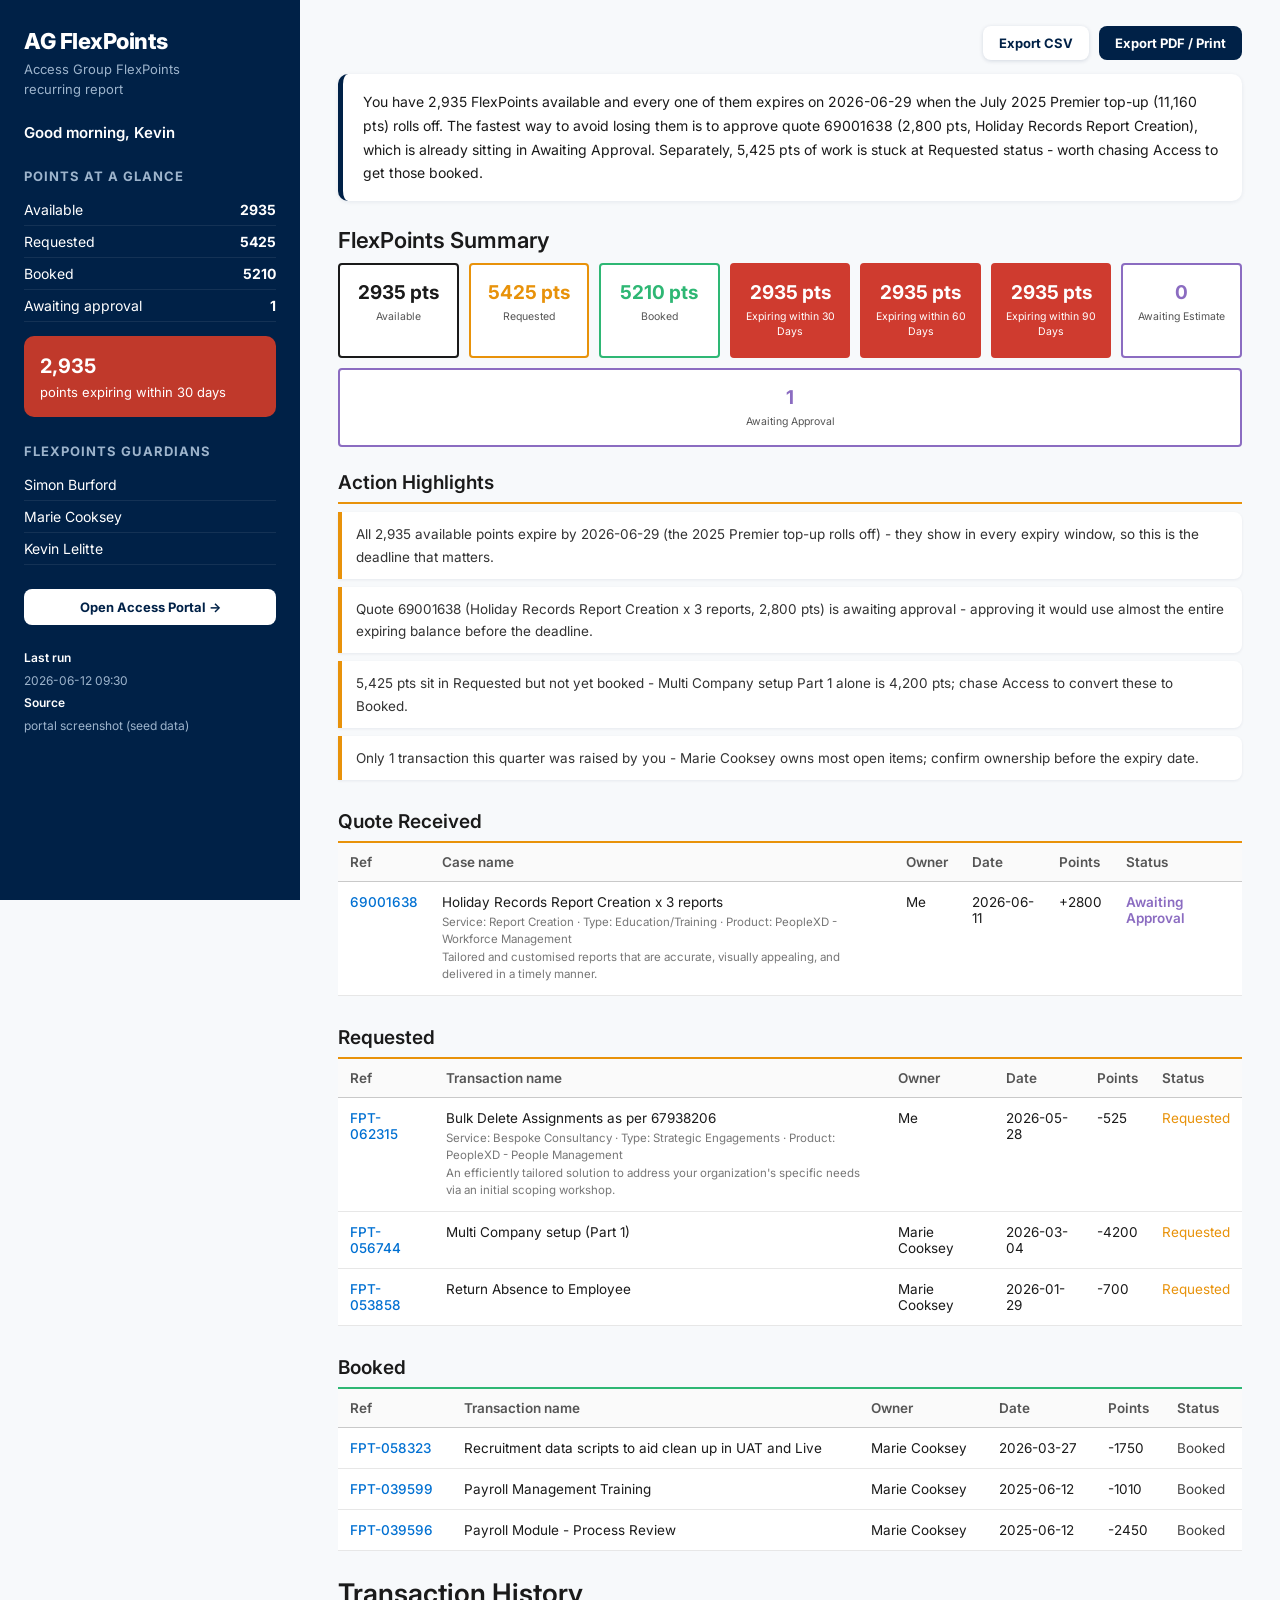
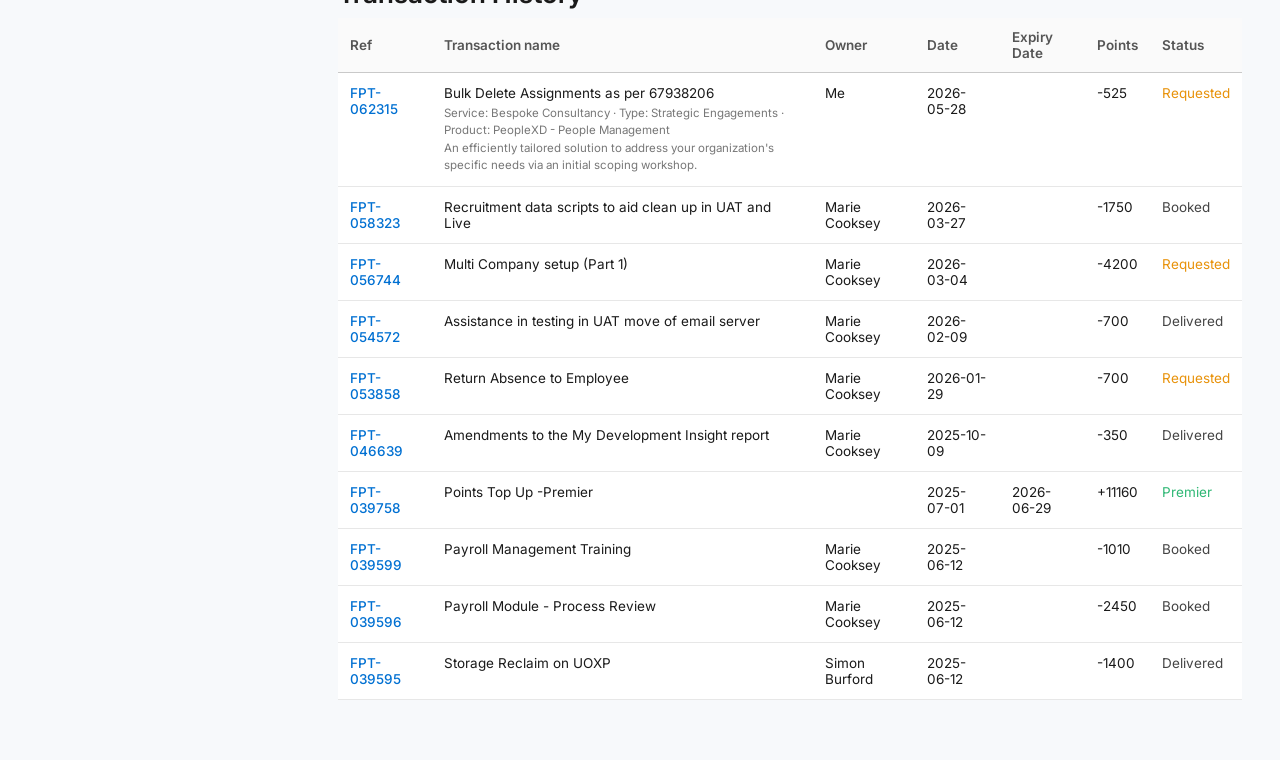
==== commit ee72fcb7: "feat: item detail in reports (Service/Scope/Outcomes/Product), FlexPoints Guardians, smart awaiting-" ====
--- a/ag-flexpoints/index.html
+++ b/ag-flexpoints/index.html
@@ -60,6 +60,7 @@
   table.ag th { text-align:left; color:#555; font-weight:600; padding:11px 12px; border-bottom:1px solid #c9c9c9; background:#fafafa; }
   table.ag td { padding:12px; border-bottom:1px solid #e7e7e7; vertical-align:top; }
   table.ag tr:hover td { background:#f5f8fb; }
+  td .det { font-size:11.5px; color:#777; margin-top:4px; line-height:1.5; }
   a.ag-ref, span.ag-ref { color:#0070d2; text-decoration:none; font-weight:500; }
   a.ag-ref:hover { text-decoration:underline; }
   .ag-st-requested { color:#e8920a; } .ag-st-awaiting { color:#8b6cc1; font-weight:600; }
@@ -102,10 +103,13 @@
   <div class="side-stat" onclick="jump('sec-history-h')"><span>Available</span><b id="s-available">-</b></div>
   <div class="side-stat" onclick="jump('sec-requested')"><span>Requested</span><b id="s-requested">-</b></div>
   <div class="side-stat" onclick="jump('sec-booked')"><span>Booked</span><b id="s-booked">-</b></div>
-  <div class="side-stat" onclick="jump('sec-quote')"><span>Awaiting approval</span><b id="s-approval">-</b></div>
+  <div class="side-stat" onclick="jump('item:quotes_received:sec-quote')"><span>Awaiting approval</span><b id="s-approval">-</b></div>
   <div class="expiry-alert" id="expiry-alert" style="display:none" onclick="jump('sec-history-h')">
     <b id="s-expiring">-</b> points expiring within 30 days
   </div>
+
+  <div class="side-label" id="guardians-label" style="display:none">FlexPoints Guardians</div>
+  <div id="guardians"></div>
 
   <a class="portal-btn" href="https://accessgroup.my.site.com/Support/s/flexpoints" target="_blank">Open Access Portal &rarr;</a>
   <div class="side-meta">
@@ -121,10 +125,11 @@
   </div>
 
   <div class="ag-top print-only">
-    <div class="ag-brand"><span class="ag-dot"></span>access</div>
+    <div class="ag-brand"><span class="ag-dot"></span>Access Group</div>
     <div class="ag-gen">FlexPoints Report<br>Generated <span id="p-generated">-</span></div>
   </div>
   <div class="ag-banner print-only">FlexPoints</div>
+  <div class="print-only" id="p-guardians" style="font-size:11px;color:#555;margin:-8px 0 10px"></div>
 
   <div class="context" id="context">Loading report...</div>
 
@@ -158,6 +163,14 @@
   (h < 12 ? "Good morning" : h < 17 ? "Good afternoon" : "Good evening") + ", Kevin";
 
 function jump(id) {
+  // "item:<listKey>:<sectionId>" - open the item's own portal page when there
+  // is exactly one and its link was captured; otherwise scroll to the section
+  if (id.startsWith("item:")) {
+    const [, key, sec] = id.split(":");
+    const list = (window.__report || {})[key] || [];
+    if (list.length === 1 && list[0].url) { window.open(list[0].url, "_blank"); return; }
+    id = sec;
+  }
   const el = document.getElementById(id);
   if (!el) return;
   el.scrollIntoView({ behavior: "smooth", block: "start" });
@@ -192,7 +205,13 @@
     const ref = x.url
       ? `<a class="ag-ref" href="${esc(x.url)}" target="_blank">${esc(x.ref)}</a>`
       : `<a class="ag-ref" href="${PORTAL}" target="_blank">${esc(x.ref)}</a>`;
-    return `<tr><td>${ref}</td><td>${esc(x.name)}</td><td>${esc(x.owner || "")}</td>
+    const d = x.detail || {};
+    const facts = [d.service && "Service: " + d.service, d.type && "Type: " + d.type,
+                   d.product && "Product: " + d.product].filter(Boolean).join(" &middot; ");
+    const det = (facts || d.outcomes)
+      ? `<div class="det">${facts ? esc(facts).replace(/&amp;middot;/g, "&middot;") : ""}${d.outcomes ? `<div>${esc(d.outcomes)}</div>` : ""}</div>`
+      : "";
+    return `<tr><td>${ref}</td><td>${esc(x.name)}${det}</td><td>${esc(x.owner || "")}</td>
       <td>${esc(x.date)}</td>${withExpiry ? `<td>${esc(x.expiry_date || "")}</td>` : ""}
       <td>${typeof x.points === "number" && x.points > 0 ? "+" : ""}${esc(x.points ?? "")}</td>
       <td class="${stCls(x.status)}">${esc(x.status || "")}</td></tr>`;
@@ -221,8 +240,8 @@
     tile(s.expiring_30, "Expiring within 30 Days", "exp", true, "sec-history-h") +
     tile(s.expiring_60, "Expiring within 60 Days", "exp", true, "sec-history-h") +
     tile(s.expiring_90, "Expiring within 90 Days", "exp", true, "sec-history-h") +
-    tile(s.awaiting_estimate, "Awaiting Estimate", "wait", false, "sec-quote") +
-    tile(s.awaiting_approval, "Awaiting Approval", "wait", false, "sec-quote");
+    tile(s.awaiting_estimate, "Awaiting Estimate", "wait", false, "item:quotes_received:sec-quote") +
+    tile(s.awaiting_approval, "Awaiting Approval", "wait", false, "item:quotes_received:sec-quote");
 
   for (const [id, val] of [["s-available", s.available], ["s-requested", s.requested],
                            ["s-booked", s.booked], ["s-approval", s.awaiting_approval]])
@@ -230,6 +249,15 @@
   if (s.expiring_30) {
     document.getElementById("s-expiring").textContent = s.expiring_30.toLocaleString("en-GB");
     document.getElementById("expiry-alert").style.display = "block";
+  }
+
+  const guards = r.guardians || [];
+  if (guards.length) {
+    document.getElementById("guardians-label").style.display = "block";
+    document.getElementById("guardians").innerHTML = guards.map(g =>
+      `<div class="side-stat" style="cursor:default"><span>${esc(g.name)}</span></div>`).join("");
+    document.getElementById("p-guardians").innerHTML = "FlexPoints Guardians: " +
+      guards.map(g => `${esc(g.name)}${g.email ? " (" + esc(g.email) + ")" : ""}`).join(" &middot; ");
   }
 
   document.getElementById("highlights").innerHTML =
@@ -256,9 +284,12 @@
   const sections = [["QUOTE RECEIVED", r.quotes_received], ["REQUESTED", r.requested],
                     ["BOOKED", r.booked], ["TRANSACTION HISTORY", r.transaction_history]];
   for (const [title, list] of sections) {
-    lines.push(title, "Ref,Name,Owner,Date,Expiry date,Points,Status,Link");
-    for (const x of list || [])
-      lines.push([x.ref, x.name, x.owner, x.date, x.expiry_date, x.points, x.status, x.url].map(q).join(","));
+    lines.push(title, "Ref,Name,Owner,Date,Expiry date,Points,Status,Service,Type,Product,Agreed scope,Outcomes,Link");
+    for (const x of list || []) {
+      const d = x.detail || {};
+      lines.push([x.ref, x.name, x.owner, x.date, x.expiry_date, x.points, x.status,
+                  d.service, d.type, d.product, d.agreed_scope, d.outcomes, x.url].map(q).join(","));
+    }
     lines.push("");
   }
   lines.push("HIGHLIGHTS");
